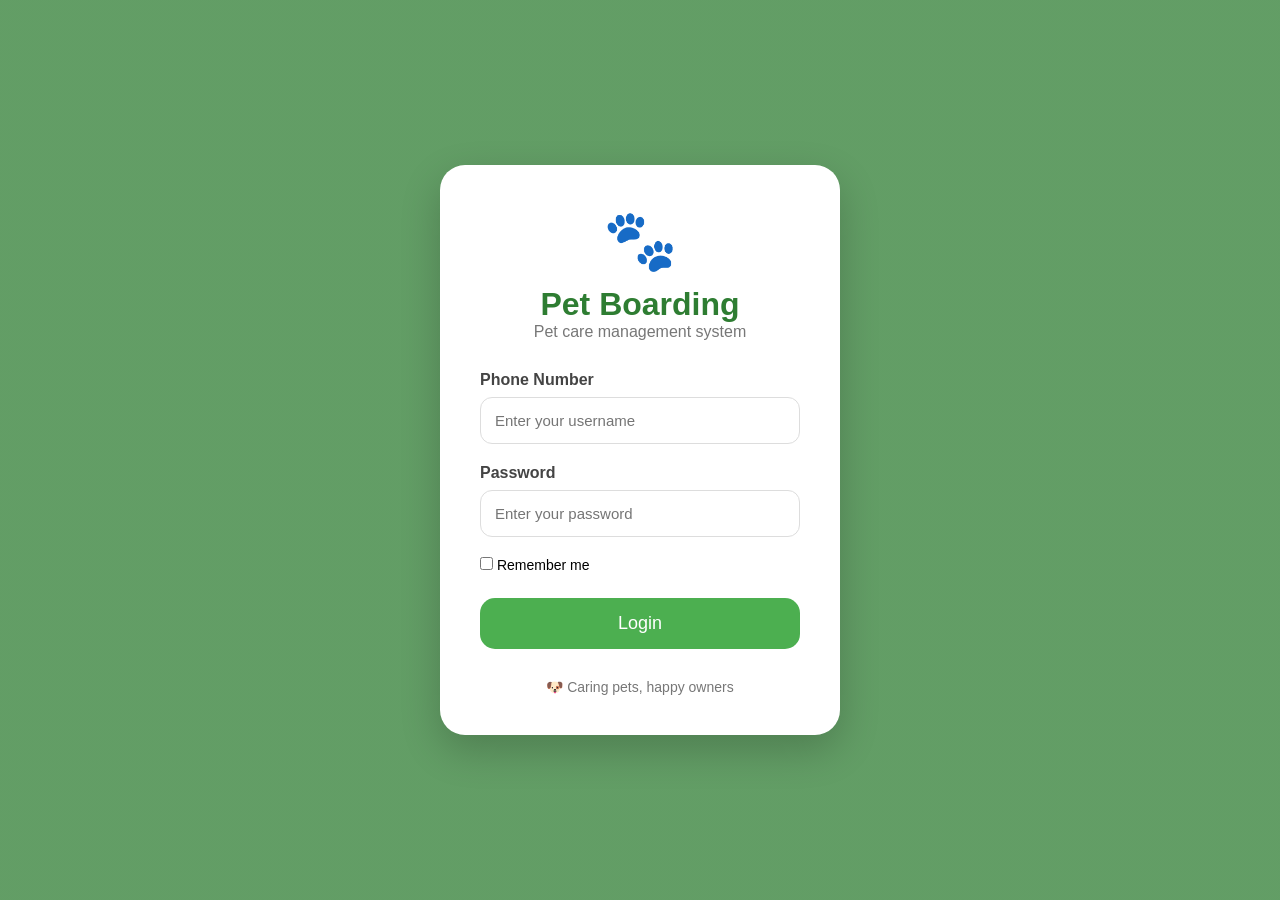
==== JavaWebExam_ntsang/src/main/resources/static/login.html @ 10bc72f7 "Day 1" ====
<!DOCTYPE html>
<html lang="en">

<head>
    <meta charset="UTF-8">
    <title>Pet Boarding Login</title>

    <link rel="stylesheet" href="style/login.css">

</head>
<body>
<div class="container">
    <div class="login-card">
        <div class="logo">
            🐾
        </div>
        <h1>
            Pet Boarding
        </h1>
        <p class="subtitle">
            Pet care management system
        </p>
        <form action="/login" method="post">
            <div class="input-group">
                <label>
                    Phone Number
                </label>
                <input 
                    type="text"
                    id="username"
					name="username"
                    placeholder="Enter your username"
                    required
                >
            </div>
            <div class="input-group">
                <label>
                    Password
                </label>
                <input 
                    type="password"
                    id="password"
					name="password"
                    placeholder="Enter your password"
                    required
                >
            </div>
            <div class="options">
                <label>
                    <input type="checkbox">
                    Remember me
                </label>
            </div>
          <button type="submit">
                Login
            </button>
            <p id="message"></p>
        </form>
        <div class="footer">
            <span>
                🐶 Caring pets, happy owners
            </span>
        </div>
    </div>
</div>
<script src="js/login.js"></script>
</body>

</html>
---- JavaWebExam_ntsang/src/main/resources/static/style/login.css ----
*{
    margin:0;
    padding:0;
    box-sizing:border-box;
    font-family:'Segoe UI',sans-serif;

}
body{
    height:100vh;
    background:
    linear-gradient(
        rgba(46,125,50,0.75),
        rgba(46,125,50,0.75)
    ),
    url("https://images.unsplash.com/photo-1450778869180-41d0601e046e");
    background-size:cover;
    background-position:center;
    display:flex;
    justify-content:center;
    align-items:center;
}
.container{
    width:100%;
    display:flex;
    justify-content:center;
}

.login-card{
    width:400px;
    background:white;
    padding:40px;
    border-radius:25px;
    box-shadow:
    0 15px 40px rgba(0,0,0,0.2);
    text-align:center;
}

.logo{
    font-size:60px;
    margin-bottom:10px;
}

h1{
    color:#2e7d32;
    font-size:32px;
}



.subtitle{
    color:#777;
    margin-bottom:30px;
}

.input-group{
    text-align:left;
    margin-bottom:20px;
}

.input-group label{
    font-weight:600;
    color:#444;
}



.input-group input{
    width:100%;
    padding:14px;
    margin-top:8px;
    border-radius:12px;
    border:1px solid #ddd;
    outline:none;
    font-size:15px;
}


.input-group input:focus{

    border-color:#4caf50;

}

.options{
    text-align:left;
    font-size:14px;
    margin-bottom:25px;
}

button{
    width:100%;
    padding:15px;
    border:none;
    border-radius:15px;
    background:#4caf50;
    color:white;
    font-size:18px;
    cursor:pointer;
    transition:0.3s;
}





button:hover{
    background:#388e3c;
}

#message{
    margin-top:15px;
    color:red;
}





.footer{
    margin-top:30px;
    color:#777;
    font-size:14px;
}
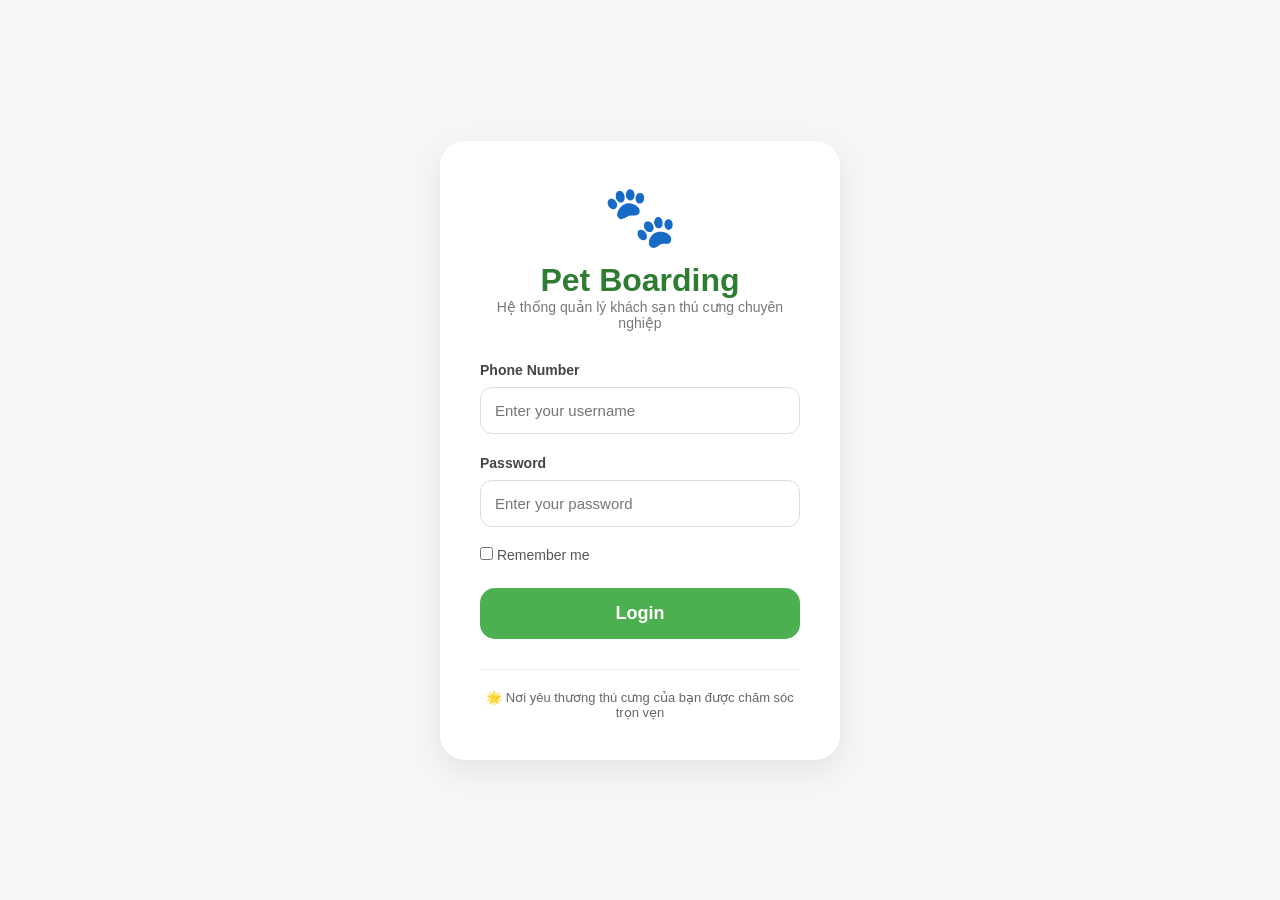
==== commit 8d203161: "Checkout'" ====
--- a/JavaWebExam_ntsang/src/main/resources/static/login.html
+++ b/JavaWebExam_ntsang/src/main/resources/static/login.html
@@ -4,9 +4,7 @@
 <head>
     <meta charset="UTF-8">
     <title>Pet Boarding Login</title>
-
     <link rel="stylesheet" href="style/login.css">
-
 </head>
 <body>
 <div class="container">
@@ -18,7 +16,7 @@
             Pet Boarding
         </h1>
         <p class="subtitle">
-            Pet care management system
+            Hệ thống quản lý khách sạn thú cưng chuyên nghiệp
         </p>
         <form action="/login" method="post">
             <div class="input-group">
@@ -51,19 +49,18 @@
                     Remember me
                 </label>
             </div>
-          <button type="submit">
+            <button type="submit">
                 Login
             </button>
             <p id="message"></p>
         </form>
         <div class="footer">
             <span>
-                🐶 Caring pets, happy owners
+                🌟 Nơi yêu thương thú cưng của bạn được chăm sóc trọn vẹn
             </span>
         </div>
     </div>
 </div>
-<script src="js/login.js"></script>
 </body>
 
 </html>
--- a/JavaWebExam_ntsang/src/main/resources/static/style/login.css
+++ b/JavaWebExam_ntsang/src/main/resources/static/style/login.css
@@ -1,123 +1,111 @@
 *{
-    margin:0;
-    padding:0;
-    box-sizing:border-box;
-    font-family:'Segoe UI',sans-serif;
+    margin: 0;
+    padding: 0;
+    box-sizing: border-box;
+    font-family: 'Segoe UI', sans-serif;
+}
 
+body{
+    height: 100vh;
+    background: #f4f7f6; /* Thay thế ảnh nền bằng màu nền sáng, hiện đại */
+    display: flex;
+    justify-content: center;
+    align-items: center;
 }
-body{
-    height:100vh;
-    background:
-    linear-gradient(
-        rgba(46,125,50,0.75),
-        rgba(46,125,50,0.75)
-    ),
-    url("https://images.unsplash.com/photo-1450778869180-41d0601e046e");
-    background-size:cover;
-    background-position:center;
-    display:flex;
-    justify-content:center;
-    align-items:center;
-}
+
 .container{
-    width:100%;
-    display:flex;
-    justify-content:center;
+    width: 100%;
+    display: flex;
+    justify-content: center;
+    padding: 20px;
 }
 
 .login-card{
-    width:400px;
-    background:white;
-    padding:40px;
-    border-radius:25px;
-    box-shadow:
-    0 15px 40px rgba(0,0,0,0.2);
-    text-align:center;
+    width: 400px;
+    background: white;
+    padding: 40px;
+    border-radius: 25px;
+    box-shadow: 0 10px 30px rgba(0, 0, 0, 0.08); /* Làm mờ hiệu ứng bóng đổ cho nhẹ nhàng */
+    text-align: center;
 }
 
 .logo{
-    font-size:60px;
-    margin-bottom:10px;
+    font-size: 60px;
+    margin-bottom: 10px;
 }
 
 h1{
-    color:#2e7d32;
-    font-size:32px;
+    color: #2e7d32;
+    font-size: 32px;
 }
 
-
-
 .subtitle{
-    color:#777;
-    margin-bottom:30px;
+    color: #777;
+    margin-bottom: 30px;
+    font-size: 14px;
 }
 
 .input-group{
-    text-align:left;
-    margin-bottom:20px;
+    text-align: left;
+    margin-bottom: 20px;
 }
 
 .input-group label{
-    font-weight:600;
-    color:#444;
+    font-weight: 600;
+    color: #444;
+    font-size: 14px;
 }
 
-
-
 .input-group input{
-    width:100%;
-    padding:14px;
-    margin-top:8px;
-    border-radius:12px;
-    border:1px solid #ddd;
-    outline:none;
-    font-size:15px;
+    width: 100%;
+    padding: 14px;
+    margin-top: 8px;
+    border-radius: 12px;
+    border: 1px solid #ddd;
+    outline: none;
+    font-size: 15px;
+    transition: 0.2s;
 }
 
-
 .input-group input:focus{
-
-    border-color:#4caf50;
-
+    border-color: #4caf50;
+    box-shadow: 0 0 0 3px rgba(76, 175, 80, 0.1);
 }
 
 .options{
-    text-align:left;
-    font-size:14px;
-    margin-bottom:25px;
+    text-align: left;
+    font-size: 14px;
+    margin-bottom: 25px;
+    color: #555;
 }
 
 button{
-    width:100%;
-    padding:15px;
-    border:none;
-    border-radius:15px;
-    background:#4caf50;
-    color:white;
-    font-size:18px;
-    cursor:pointer;
-    transition:0.3s;
+    width: 100%;
+    padding: 15px;
+    border: none;
+    border-radius: 15px;
+    background: #4caf50;
+    color: white;
+    font-size: 18px;
+    font-weight: 600;
+    cursor: pointer;
+    transition: 0.3s;
 }
 
-
-
-
-
 button:hover{
-    background:#388e3c;
+    background: #388e3c;
 }
 
 #message{
-    margin-top:15px;
-    color:red;
+    margin-top: 15px;
+    color: red;
+    font-size: 14px;
 }
 
-
-
-
-
 .footer{
-    margin-top:30px;
-    color:#777;
-    font-size:14px;
+    margin-top: 30px;
+    color: #666;
+    font-size: 13px;
+    border-top: 1px solid #eee;
+    padding-top: 20px;
 }
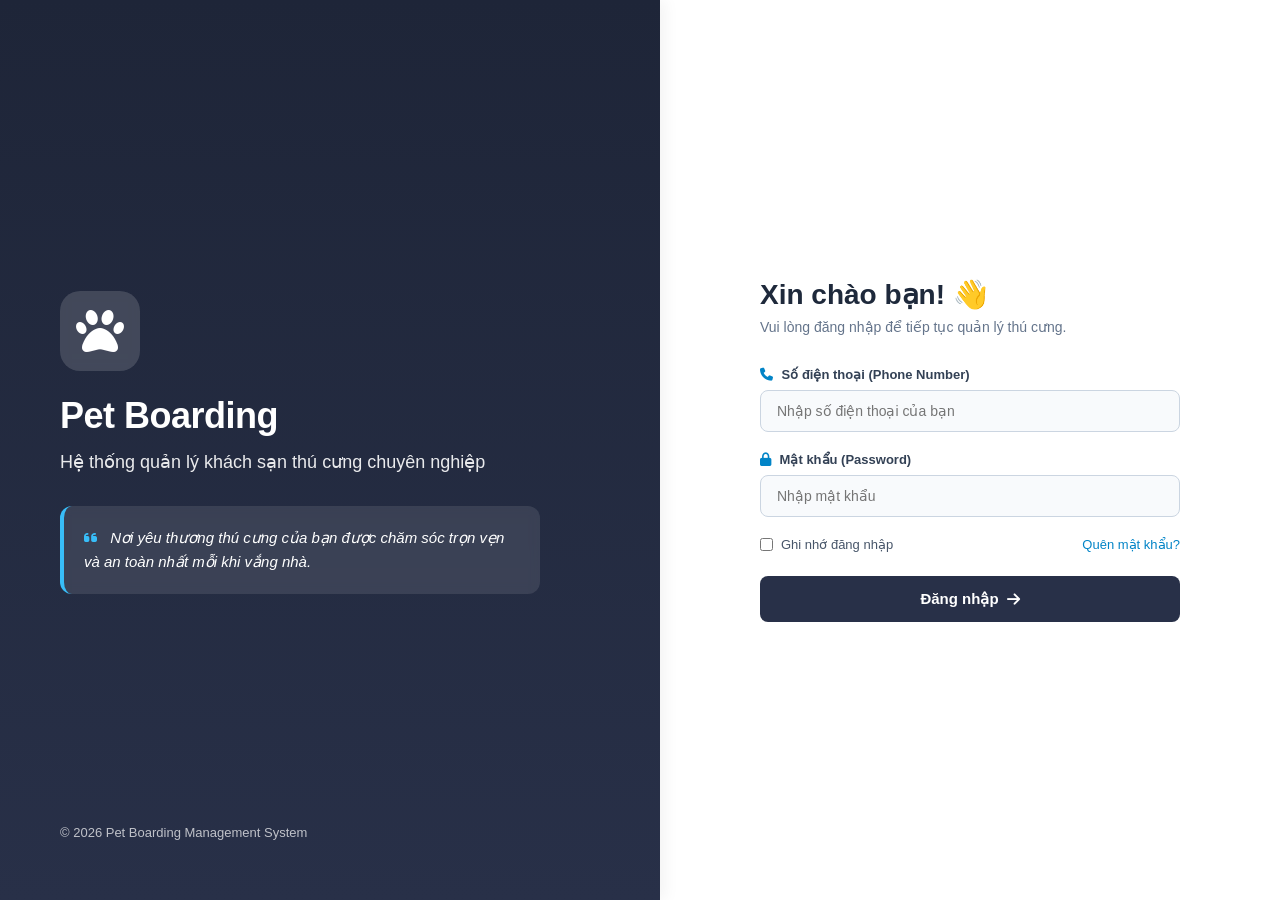
==== commit 8d80ea8f: "JWT repair" ====
--- a/JavaWebExam_ntsang/src/main/resources/static/login.html
+++ b/JavaWebExam_ntsang/src/main/resources/static/login.html
@@ -1,66 +1,105 @@
 <!DOCTYPE html>
 <html lang="en">
+    <head>
+        <meta charset="UTF-8">
+        <meta name="viewport" content="width=device-width, initial-scale=1.0">
+        <title>Pet Boarding - Đăng nhập</title>
+        <link rel="stylesheet" href="style/login.css">
+        <!-- Thêm FontAwesome để hỗ trợ các icon hiện đại -->
+        <link rel="stylesheet"
+            href="https://cdnjs.cloudflare.com/ajax/libs/font-awesome/6.4.0/css/all.min.css">
+    </head>
+    <body>
+        <div class="login-wrapper">
+            <!-- PHẦN 1: BÊN TRÁI - SLOGAN & THƯƠNG HIỆU -->
+            <div class="brand-section">
+                <div class="brand-content">
+                    <div class="brand-logo-icon">
+                        <i class="fa-solid fa-paw"></i>
+                    </div>
+                    <h1>Pet Boarding</h1>
+                    <p class="brand-subtitle">Hệ thống quản lý khách sạn thú
+                        cưng chuyên nghiệp</p>
+                    <div class="brand-quote">
+                        <i class="fa-solid fa-quote-left"></i>
+                        <span>Nơi yêu thương thú cưng của bạn được chăm sóc trọn
+                            vẹn và an toàn nhất mỗi khi vắng nhà.</span>
+                    </div>
+                </div>
+                <div class="brand-footer-text">
+                    © 2026 Pet Boarding Management System
+                </div>
+            </div>
 
-<head>
-    <meta charset="UTF-8">
-    <title>Pet Boarding Login</title>
-    <link rel="stylesheet" href="style/login.css">
-</head>
-<body>
-<div class="container">
-    <div class="login-card">
-        <div class="logo">
-            🐾
+            <!-- PHẦN 2: BÊN PHẢI - FORM ĐĂNG NHẬP -->
+            <div class="form-section">
+                <div class="login-card">
+                    <div class="form-header">
+                        <h2>Xin chào bạn! 👋</h2>
+                        <p>Vui lòng đăng nhập để tiếp tục quản lý thú cưng.</p>
+                    </div>
+
+                    <form action="/login" method="post">
+                        <div id="error-message" class="alert-error"
+                            style="display: none;">
+                            <i class="fa-solid fa-triangle-exclamation"></i> Sai
+                            số điện thoại hoặc mật khẩu. Vui lòng thử lại!
+                        </div>
+
+                        <div class="input-group">
+                            <label for="username">
+                                <i class="fa-solid fa-phone"></i> Số điện thoại
+                                (Phone Number)
+                            </label>
+                            <input
+                                type="text"
+                                id="username"
+                                name="username"
+                                placeholder="Nhập số điện thoại của bạn"
+                                required>
+                        </div>
+
+                        <div class="input-group">
+                            <label for="password">
+                                <i class="fa-solid fa-lock"></i> Mật khẩu
+                                (Password)
+                            </label>
+                            <input
+                                type="password"
+                                id="password"
+                                name="password"
+                                placeholder="Nhập mật khẩu"
+                                required>
+                        </div>
+
+                        <div class="options">
+                            <label class="remember-me">
+                                <input type="checkbox"> Ghi nhớ đăng nhập
+                            </label>
+                            <a href="#" class="forgot-pass">Quên mật khẩu?</a>
+                        </div>
+
+                        <button type="submit" class="submit-btn">
+                            Đăng nhập <i class="fa-solid fa-arrow-right"></i>
+                        </button>
+
+                        <p id="message"></p>
+                    </form>
+                </div>
+            </div>
         </div>
-        <h1>
-            Pet Boarding
-        </h1>
-        <p class="subtitle">
-            Hệ thống quản lý khách sạn thú cưng chuyên nghiệp
-        </p>
-        <form action="/login" method="post">
-            <div class="input-group">
-                <label>
-                    Phone Number
-                </label>
-                <input 
-                    type="text"
-                    id="username"
-					name="username"
-                    placeholder="Enter your username"
-                    required
-                >
-            </div>
-            <div class="input-group">
-                <label>
-                    Password
-                </label>
-                <input 
-                    type="password"
-                    id="password"
-					name="password"
-                    placeholder="Enter your password"
-                    required
-                >
-            </div>
-            <div class="options">
-                <label>
-                    <input type="checkbox">
-                    Remember me
-                </label>
-            </div>
-            <button type="submit">
-                Login
-            </button>
-            <p id="message"></p>
-        </form>
-        <div class="footer">
-            <span>
-                🌟 Nơi yêu thương thú cưng của bạn được chăm sóc trọn vẹn
-            </span>
-        </div>
-    </div>
-</div>
-</body>
-
+    </body>
+    <script>
+    const urlParams = new URLSearchParams(window.location.search);
+    if (urlParams.has('error')) {
+        const errorDiv = document.getElementById('error-message');
+        if (errorDiv) {
+            errorDiv.style.display = 'flex';
+            if (window.history.replaceState) {
+                const cleanUrl = window.location.protocol + "//" + window.location.host + window.location.pathname;
+                window.history.replaceState({path: cleanUrl}, '', cleanUrl);
+            }
+        }
+    }
+</script>
 </html>
--- a/JavaWebExam_ntsang/src/main/resources/static/style/login.css
+++ b/JavaWebExam_ntsang/src/main/resources/static/style/login.css
@@ -1,111 +1,242 @@
-*{
+* {
+    box-sizing: border-box;
     margin: 0;
     padding: 0;
-    box-sizing: border-box;
-    font-family: 'Segoe UI', sans-serif;
-}
-
-body{
+    font-family: 'Segoe UI', Tahoma, Geneva, Verdana, sans-serif;
+}
+
+body, html {
+    width: 100%;
+    height: 100%;
+    background-color: #f1f5f9;
+}
+
+/* Bố cục tổng thể chia đôi màn hình */
+.login-wrapper {
+    display: flex;
+    width: 100vw;
     height: 100vh;
-    background: #f4f7f6; /* Thay thế ảnh nền bằng màu nền sáng, hiện đại */
-    display: flex;
+    overflow: hidden;
+}
+
+/* ================= PHẦN TRÁI: BRANDING & SLOGAN ================= */
+.brand-section {
+    flex: 1;
+    background: linear-gradient(180deg, #1e2538 0%, #283048 100%);
+    color: #ffffff;
+    display: flex;
+    flex-direction: column;
+    justify-content: space-between;
+    padding: 60px;
+    position: relative;
+    box-shadow: 5px 0 15px rgba(0, 0, 0, 0.05);
+}
+
+.brand-content {
+    max-width: 480px;
+    margin: auto 0;
+}
+
+.brand-logo-icon {
+    font-size: 48px;
+    background: rgba(255, 255, 255, 0.15);
+    width: 80px;
+    height: 80px;
+    display: flex;
+    align-items: center;
     justify-content: center;
-    align-items: center;
-}
-
-.container{
-    width: 100%;
-    display: flex;
+    border-radius: 20px;
+    margin-bottom: 24px;
+    backdrop-filter: blur(5px);
+}
+
+.brand-section h1 {
+    font-size: 36px;
+    font-weight: 700;
+    margin-bottom: 12px;
+    letter-spacing: -0.5px;
+}
+
+.brand-subtitle {
+    font-size: 18px;
+    opacity: 0.9;
+    margin-bottom: 30px;
+    line-height: 1.5;
+}
+
+.brand-quote {
+    background: rgba(255, 255, 255, 0.1);
+    padding: 20px;
+    border-radius: 12px;
+    border-left: 4px solid #38bdf8;
+    font-style: italic;
+    font-size: 15px;
+    line-height: 1.6;
+    backdrop-filter: blur(5px);
+}
+
+.brand-quote i {
+    margin-right: 8px;
+    color: #38bdf8;
+}
+
+.brand-footer-text {
+    font-size: 13px;
+    opacity: 0.7;
+}
+
+/* ================= PHẦN PHẢI: FORM ĐĂNG NHẬP ================= */
+.form-section {
+    flex: 1;
+    display: flex;
+    align-items: center;
     justify-content: center;
-    padding: 20px;
-}
-
-.login-card{
-    width: 400px;
-    background: white;
+    background-color: #ffffff;
     padding: 40px;
-    border-radius: 25px;
-    box-shadow: 0 10px 30px rgba(0, 0, 0, 0.08); /* Làm mờ hiệu ứng bóng đổ cho nhẹ nhàng */
-    text-align: center;
-}
-
-.logo{
-    font-size: 60px;
-    margin-bottom: 10px;
-}
-
-h1{
-    color: #2e7d32;
-    font-size: 32px;
-}
-
-.subtitle{
-    color: #777;
-    margin-bottom: 30px;
+}
+
+.login-card {
+    width: 100%;
+    max-width: 420px;
+}
+
+.form-header {
+    margin-bottom: 32px;
+}
+
+.form-header h2 {
+    font-size: 28px;
+    color: #1e293b;
+    margin-bottom: 8px;
+    font-weight: 700;
+}
+
+.form-header p {
+    color: #64748b;
     font-size: 14px;
 }
 
-.input-group{
-    text-align: left;
+/* Thông báo lỗi */
+.alert-error {
+    background-color: #fef2f2;
+    border: 1px solid #fecaca;
+    color: #dc2626;
+    padding: 12px 16px;
+    border-radius: 8px;
+    font-size: 13px;
+    margin-bottom: 24px;
+    display: flex;
+    align-items: center;
+    gap: 10px;
+}
+
+/* Nhóm input */
+.input-group {
     margin-bottom: 20px;
 }
 
-.input-group label{
+.input-group label {
+    display: block;
+    font-size: 13px;
     font-weight: 600;
-    color: #444;
+    color: #334155;
+    margin-bottom: 8px;
+}
+
+.input-group label i {
+    color: #0284c7;
+    margin-right: 5px;
+}
+
+.input-group input {
+    width: 100%;
+    padding: 12px 16px;
+    border: 1px solid #cbd5e1;
+    border-radius: 8px;
     font-size: 14px;
-}
-
-.input-group input{
+    transition: all 0.3s ease;
+    outline: none;
+    background-color: #f8fafc;
+}
+
+.input-group input:focus {
+    border-color: #0284c7;
+    background-color: #ffffff;
+    box-shadow: 0 0 0 3px rgba(2, 132, 199, 0.15);
+}
+
+/* Tùy chọn nhớ mật khẩu & quên mật khẩu */
+.options {
+    display: flex;
+    justify-content: space-between;
+    align-items: center;
+    margin-bottom: 24px;
+    font-size: 13px;
+}
+
+.remember-me {
+    display: flex;
+    align-items: center;
+    gap: 8px;
+    color: #475569;
+    cursor: pointer;
+}
+
+.forgot-pass {
+    color: #0284c7;
+    text-decoration: none;
+    font-weight: 500;
+}
+
+.forgot-pass:hover {
+    text-decoration: underline;
+}
+
+/* Nút Submit */
+.submit-btn {
     width: 100%;
     padding: 14px;
-    margin-top: 8px;
-    border-radius: 12px;
-    border: 1px solid #ddd;
-    outline: none;
+    background-color: #283048;
+    color: #ffffff;
+    border: none;
+    border-radius: 8px;
     font-size: 15px;
-    transition: 0.2s;
-}
-
-.input-group input:focus{
-    border-color: #4caf50;
-    box-shadow: 0 0 0 3px rgba(76, 175, 80, 0.1);
-}
-
-.options{
-    text-align: left;
-    font-size: 14px;
-    margin-bottom: 25px;
-    color: #555;
-}
-
-button{
-    width: 100%;
-    padding: 15px;
-    border: none;
-    border-radius: 15px;
-    background: #4caf50;
-    color: white;
-    font-size: 18px;
     font-weight: 600;
     cursor: pointer;
-    transition: 0.3s;
-}
-
-button:hover{
-    background: #388e3c;
-}
-
-#message{
-    margin-top: 15px;
-    color: red;
-    font-size: 14px;
-}
-
-.footer{
-    margin-top: 30px;
-    color: #666;
-    font-size: 13px;
-    border-top: 1px solid #eee;
-    padding-top: 20px;
+    transition: background-color 0.2s ease, transform 0.1s ease;
+    display: flex;
+    align-items: center;
+    justify-content: center;
+    gap: 8px;
+}
+
+.submit-btn:hover {
+    background-color: #0369a1;
+}
+
+.submit-btn:active {
+    transform: scale(0.99);
+}
+
+/* Responsive cho màn hình nhỏ (Mobile/Tablet) */
+@media (max-width: 900px) {
+    .login-wrapper {
+        flex-direction: column;
+        overflow-y: auto;
+        height: auto;
+        min-height: 100vh;
+    }
+    
+    .brand-section {
+        padding: 40px 20px;
+        min-height: 250px;
+    }
+
+    .brand-content {
+        max-width: 100%;
+    }
+
+    .form-section {
+        padding: 40px 20px;
+    }
 }
